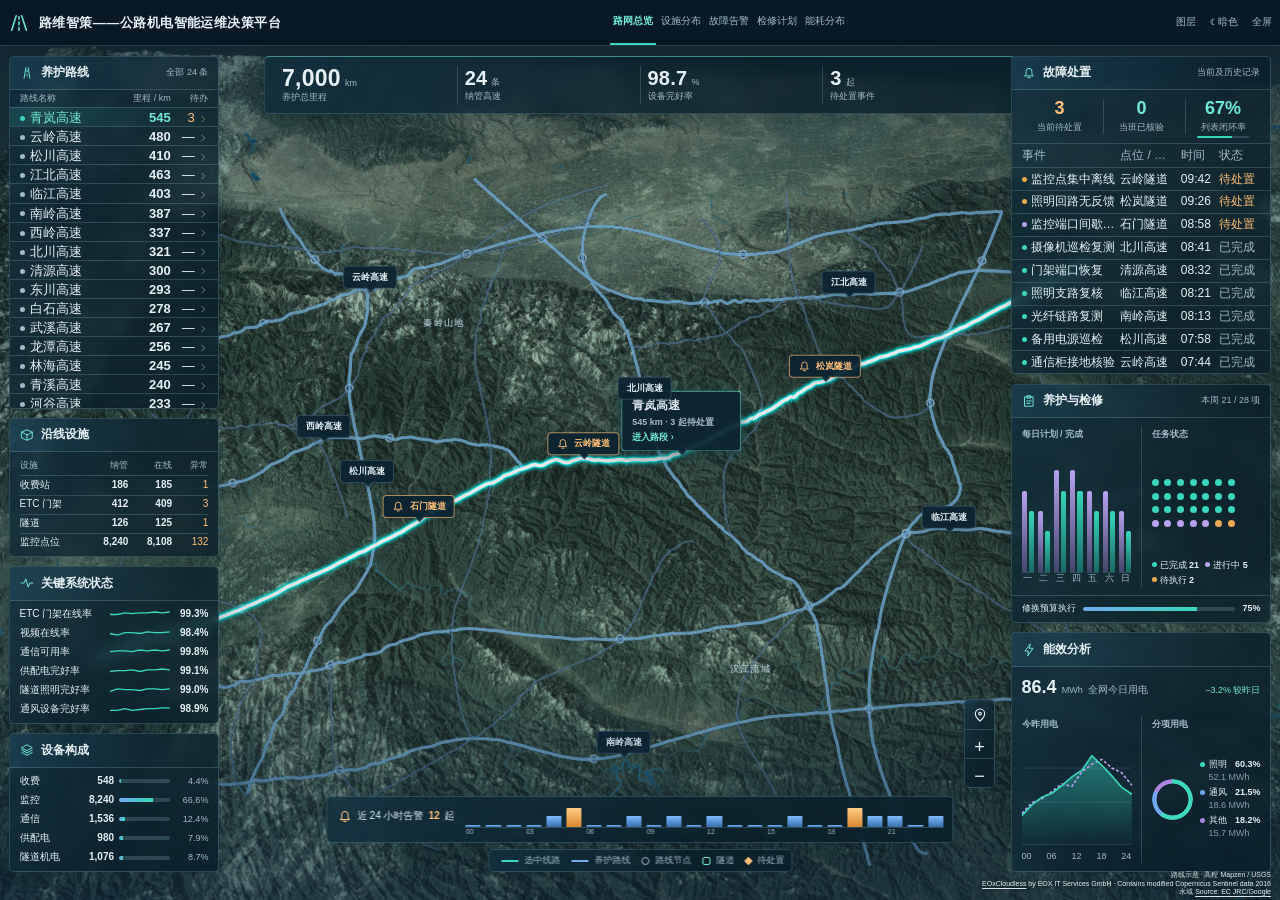
==== cockpit.html @ f70af86b "更新机电运维平台及数字孪生场景" ====
<!doctype html>
<html lang="zh-CN">
<head>
  <meta charset="utf-8">
  <meta name="viewport" content="width=device-width, initial-scale=1">
  <meta name="color-scheme" content="light dark">
  <title>路维智策——公路机电智能运维决策平台 · 三维驾驶舱</title>
  <link rel="icon" href="data:,">
  <link rel="stylesheet" href="demo/style.css">
  <link rel="stylesheet" href="demo/cockpit.css">
  <script>window.CESIUM_BASE_URL = new URL('vendor/cesium/', document.baseURI).href;</script>
  <script type="importmap">
    {"imports":{"three":"./vendor/three/build/three.module.js","three/addons/":"./vendor/three/examples/jsm/"}}
  </script>
</head>
<body class="cockpit-host">
  <div id="spatial">
    <div id="scene-canvas" aria-label="可旋转和缩放的三维路网"></div><div id="scene-labels"></div>
    <div id="songlan-canvas" aria-label="可旋转和缩放的松岚桥隧三维场景" hidden></div>
    <div id="songlan-labels" hidden></div>
    <div id="songlan-loading" class="scene-message" role="status" hidden>正在加载松岚桥隧场景</div>
  </div>
  <div id="app"></div>
  <noscript>请启用 JavaScript 以打开三维原型。</noscript>
  <script src="vendor/cesium/Cesium.js"></script>
  <script src="demo/data.js"></script>
  <script src="demo/model.js"></script>
  <script src="demo/map.js"></script>
  <script src="demo/network.js"></script>
  <script src="demo/ui.js"></script>
  <script src="demo/overview.js"></script>
  <script src="demo/maintenance.js"></script>
  <script src="demo/diagnostics.js"></script>
  <script src="demo/energy.js"></script>
  <script src="demo/spatial.js"></script>
  <script src="demo/cockpit.js"></script>
  <script src="demo/app.js"></script>
</body>
</html>
---- demo/style.css ----
* {
  box-sizing: border-box;
}
:root {
  --ink: #172b3d;
  --muted: #536b7e;
  --line: #dce5ed;
  --green: #087367;
  --pale: #e7f5f1;
  --paper: #eef3f8;
  --rail: #0d1e31;
  --lime: #73e5c5;
  --radius: 15px;
  font-family: "Segoe UI", "Microsoft YaHei", "PingFang SC", sans-serif;
  color: var(--ink);
  background: var(--paper);
  font-size: 14px;
  --nav-width: 232px;
}
body {
  margin: 0;
}
button,
select,
input {
  font: inherit;
}
button {
  cursor: pointer;
  color: inherit;
}
button:disabled {
  cursor: default;
  opacity: 0.48;
}
button:focus-visible,
select:focus-visible,
input:focus-visible {
  outline: 3px solid #35a889;
  outline-offset: 3px;
}
button {
  transition: background 0.15s, color 0.15s, box-shadow 0.15s;
}
h1,
h2,
h3,
p {
  margin: 0;
}
.ico {
  flex: none;
  vertical-align: middle;
}
button .ico {
  pointer-events: none;
}
.sr {
  position: absolute;
  width: 1px;
  height: 1px;
  overflow: hidden;
  clip-path: inset(100%);
}
.rail {
  position: fixed;
  inset: 0 auto 0 0;
  width: var(--nav-width);
  display: flex;
  flex-direction: column;
  color: #e0ecf6;
  background: radial-gradient(ellipse at 0% 0%, #1d3c51 0%, transparent 40%),
    linear-gradient(165deg, #10263b, var(--rail) 58%);
  z-index: 20;
  padding: 25px 16px 18px;
  border-right: 1px solid #263d52;
}
.brand {
  display: flex;
  align-items: center;
  gap: 13px;
  padding: 4px 8px 24px;
  border-bottom: 1px solid #90afc52b;
}
.brand-icon {
  height: 43px;
  width: 43px;
  background: linear-gradient(145deg, #a9ffe8, #4bcfb0);
  border-radius: 12px;
  position: relative;
  display: grid;
  place-items: center;
  overflow: hidden;
  flex: none;
  color: #0b3240;
  box-shadow: 0 4px 14px #031a2b70, inset 0 1px #ffffff9c;
}
.brand strong {
  font-size: 24px;
  font-weight: 750;
  letter-spacing: 2px;
  line-height: 1;
}
.brand small {
  display: block;
  font-size: 10px;
  color: #b2c5d5;
  letter-spacing: 0.3px;
  margin-top: 6px;
}
.task-context { margin: 12px 0; color: var(--ink); font-weight: 600; }
.current-task td { background: var(--pale); }
.stops b small { display: block; font-weight: 400; }
.railgroup {
  font-size: 11px;
  color: #9eb4c9;
  letter-spacing: 1px;
  margin: 25px 11px 9px;
}
.rail nav {
  display: grid;
  gap: 6px;
}
.navbtn {
  display: flex;
  align-items: center;
  gap: 9px;
  border: 0;
  background: none;
  color: #bbcdde;
  text-align: left;
  padding: 10px 11px;
  border-radius: 9px;
  font-size: 14px;
  font-weight: 600;
}
.navbtn:hover {
  background: #ffffff10;
}
.navbtn.selected {
  background: linear-gradient(95deg, #1b4651, #192f45 94%);
  color: #f3fffd;
  font-weight: 650;
  box-shadow: inset 2px 0 #70e2c3, inset 0 0 0 1px #7fe3cc27;
}
.navbtn.selected .ico {
  color: var(--lime);
}
.nav-icon,
.page-icon,
.section-icon {
  display: grid;
  place-items: center;
  flex: none;
}
.nav-icon {
  width: 30px;
  height: 30px;
  color: #9ebbd1;
  border-radius: 7px;
  background: #9ebbd117;
}
.navbtn.selected .nav-icon {
  background: #70e2c32b;
}
.navbtn > .ico:last-child {
  margin-left: auto;
  opacity: 0;
}
.navbtn.selected > .ico:last-child {
  opacity: 1;
}
.pill i {
  width: 6px;
  height: 6px;
  border-radius: 50%;
  background: #8cc89e;
}
.main {
  margin-left: var(--nav-width);
  min-height: 100vh;
  min-width: 0;
}
.top {
  height: 60px;
  padding: 0 30px;
  border-bottom: 1px solid var(--line);
  background: #fbfdff;
  display: flex;
  align-items: center;
  justify-content: space-between;
  gap: 12px;
  position: sticky;
  top: 0;
  z-index: 10;
}
.crumb,
.date,
.loc,
.key {
  display: flex;
  align-items: center;
  gap: 10px;
}
.crumb {
  font-size: 12px;
  color: var(--muted);
}
.crumb strong {
  color: var(--ink);
  font-weight: 650;
}
.date {
  font: 12px Consolas, monospace;
  color: var(--muted);
  border-left: 1px solid var(--line);
  padding-left: 15px;
}
.body {
  max-width: 1680px;
  margin: auto;
  padding: 23px 30px 36px;
}
.pagehead {
  display: flex;
  justify-content: space-between;
  align-items: center;
  margin-bottom: 21px;
  gap: 14px;
}
.page-title {
  display: flex;
  align-items: center;
  gap: 13px;
  min-width: 0;
}
.page-icon {
  width: 53px;
  height: 53px;
  border: 1px solid #b7d9d6;
  border-radius: 13px;
  background: linear-gradient(145deg, #f5fffc, #ddf0ee);
  color: var(--green);
}
.overline,
.eyebrow,
.routecode {
  font-family: Consolas, "Microsoft YaHei", monospace;
  font-size: 10px;
  letter-spacing: 1.7px;
  font-weight: 700;
  color: #5f8070;
}
.overline {
  display: flex;
  align-items: center;
  gap: 8px;
}
.overline i {
  height: 2px;
  width: 20px;
  background: #599e72;
}
.pagehead h1 {
  font-size: clamp(28px, 2.35vw, 38px);
  letter-spacing: -0.035em;
  line-height: 1.3;
  margin: 2px 0 4px;
}
.pagehead p,
.support {
  font-size: 13px;
  color: var(--muted);
  line-height: 1.7;
}
.loc {
  font-size: 12px;
  color: #345569;
  gap: 7px;
  white-space: nowrap;
  background: #fff;
  border: 1px solid var(--line);
  border-radius: 8px;
  padding: 8px 11px;
}
.mobile-menu {
  display: none;
}
.pill {
  border-radius: 20px;
  padding: 4px 9px;
  display: inline-flex;
  align-items: center;
  gap: 6px;
  white-space: nowrap;
  font-size: 11px;
  font-weight: 550;
}
.pill.green {
  background: #e3f4ee;
  color: #17664d;
}
.pill.green i {
  background: #4a9b68;
}
.pill.orange {
  background: #fff0dc;
  color: #8b4c13;
}
.pill.orange i {
  background: #d99b4d;
}
.pill.neutral {
  background: #edf2f8;
  color: #445e74;
}
.pill.neutral i {
  background: #779187;
}
.stats {
  display: grid;
  grid-template-columns: repeat(4, minmax(0, 1fr));
  gap: 14px;
  margin: 0 0 19px;
  margin-bottom: 18px;
}
.stat,
.card,
.entry {
  background: #fff;
  border: 1px solid var(--line);
  border-radius: var(--radius);
  box-shadow: 0 1px 2px #27415d08, 0 4px 14px #27415d05;
}
.stat {
  padding: 14px 16px 16px;
  position: relative;
  overflow: hidden;
}
.statlabel {
  display: flex;
  align-items: center;
  justify-content: space-between;
  color: #425f76;
  font-size: 13px;
  font-weight: 600;
  gap: 7px;
}
.stat-icon,
.entryicon,
.siteid {
  display: grid;
  place-items: center;
  background: var(--pale);
  color: var(--green);
  border-radius: 9px;
}
.stat-icon {
  width: 33px;
  height: 33px;
}
.stat.amber .stat-icon {
  background: #fff0dc;
  color: #a55e20;
}
.stat.feature {
  color: #f0fbff;
  border-color: #27546a;
  background: radial-gradient(ellipse at 100% 100%, #21635f, transparent 60%),
    linear-gradient(125deg, #122c43, #123c4c);
}
.stat.feature .statlabel,
.stat.feature .statnote,
.stat.feature .statval small {
  color: #c3dce7;
}
.stat.feature .stat-icon {
  background: #8af3d835;
  color: #b9ffeb;
}
.stat.amber {
  border-color: #e3caa8;
  background: linear-gradient(145deg, #fffaf2, #fff 75%);
}
.statval,
.bigread b,
.inmetrics b {
  font-family: Inter, "Segoe UI", Arial, "Microsoft YaHei", sans-serif;
  font-variant-numeric: tabular-nums;
}
.statval {
  font-size: clamp(28px, 2.6vw, 40px);
  font-weight: 700;
  letter-spacing: -1.5px;
  line-height: 1.13;
  margin: 1px 0 5px;
}
.statval small,
.bigread em,
.inmetrics em {
  font-family: "Microsoft YaHei", sans-serif;
  font-weight: 450;
  letter-spacing: 0;
  color: var(--muted);
  font-size: 12px;
  margin-left: 6px;
  font-style: normal;
}
.statnote,
.footnote,
.evbottom,
.sitebar small,
.entry small,
.sectionhead > small {
  font-size: 12px;
  color: var(--muted);
}
.statnote {
  font-size: 11px;
}
.sectionhead {
  display: flex;
  align-items: center;
  justify-content: space-between;
  gap: 10px;
}
.sectionhead h2,
.workareas h2 {
  font-size: 17px;
  line-height: 1.45;
  font-weight: 700;
  letter-spacing: -0.01em;
  display: flex;
  align-items: center;
  gap: 9px;
}
.section-icon {
  width: 31px;
  height: 31px;
  border-radius: 8px;
  background: #edf5f9;
  color: #256475;
}
.overviewgrid {
  display: grid;
  grid-template-columns: minmax(0, 2fr) minmax(260px, 1fr);
  gap: 15px;
}
.mapcard,
.events {
  overflow: hidden;
  min-width: 0;
}
.mapcard > .sectionhead,
.events > .sectionhead {
  padding: 13px 16px;
}
.key {
  gap: 5px;
  font-size: 11px;
  color: var(--muted);
}
.maparea {
  height: clamp(268px, 23.8vw, 374px);
  position: relative;
  background: #122a3b;
  isolation: isolate;
  overflow: hidden;
  margin: 0 10px;
  border-radius: 10px;
}
.maparea canvas {
  width: 100%;
  height: 100%;
  display: block;
}
.mapname,
.compass,
.maplegend {
  position: absolute;
  pointer-events: none;
}
.mapname {
  left: 16px;
  top: 16px;
  color: #edf3ea;
  display: flex;
  align-items: center;
  gap: 7px;
  font-size: 12px;
  text-shadow: 0 1px 5px #122;
}
.mapname em {
  font: 700 10px Consolas, monospace;
  letter-spacing: 1px;
  background: #173747;
  border: 1px solid #a5b995;
  border-radius: 3px;
  color: #b2f3dd;
  padding: 3px 5px;
  border-color: #64b7ac;
}
.compass {
  right: 18px;
  top: 16px;
  display: grid;
  place-items: center;
  color: #ecf3ec;
  font-size: 20px;
  line-height: 16px;
}
.compass b {
  font: 10px Consolas, monospace;
}
.maplegend {
  bottom: 12px;
  left: 16px;
  display: flex;
  align-items: center;
  gap: 7px;
  background: #11283ae8;
  padding: 6px 8px;
  color: #dde8de;
  font-size: 10px;
  border-radius: 6px;
  border: 1px solid #adcad34f;
}
.maplegend span {
  width: 17px;
  height: 2px;
  background: #8ae8d4;
}
.maplegend b {
  width: 6px;
  height: 6px;
  background: #a3e3d5;
  border-radius: 50%;
  margin-left: 6px;
}
.map-pin,
.basepin {
  position: absolute;
  transform: translate(-50%, -50%);
  width: 23px;
  height: 23px;
  display: grid;
  place-items: center;
  color: white;
  background: transparent;
  border: 0;
  padding: 0;
}
.map-pin i {
  width: 13px;
  height: 13px;
  background: #bdf6e5;
  border: 3px solid #2a6867;
  border-radius: 50%;
  box-shadow: 0 0 0 2px #99efdc;
}
.map-pin.active i {
  width: 16px;
  height: 16px;
  background: #e9bd72;
  border-color: #553e23;
  box-shadow: 0 0 0 2px #fbe1a8, 0 0 0 8px #efbd6b33;
}
.map-pin b,
.basepin b {
  position: absolute;
  bottom: calc(100% + 3px);
  white-space: nowrap;
  font-size: 11px;
  color: #f5f7ef;
  background: #193041ed;
  padding: 4px 7px;
  border: 1px solid #86958888;
  border-radius: 6px;
  font-weight: 550;
  border-color: #a1c8cc70;
}
.map-pin.active b {
  background: #4a3f2c;
  color: #ffe7b1;
  border-color: #dcb174;
}
.basepin i {
  height: 10px;
  width: 10px;
  background: #e5ecdd;
  border: 2px solid #465b50;
  outline: 1px solid #dae5d3;
  transform: rotate(45deg);
}
.basepin b {
  font-size: 10px;
}
.sitebar {
  display: flex;
  align-items: center;
  gap: 11px;
  padding: 12px 15px;
  flex-wrap: wrap;
}
.siteid {
  width: 34px;
  height: 34px;
}
.sitebar strong,
.entry strong {
  font-size: 14px;
}
.sitebar small,
.entry small,
.tablewrap td small {
  display: block;
  margin-top: 4px;
  font-size: 11px;
}
.textbtn {
  margin-left: auto;
  background: none;
  border: 0;
  color: var(--green);
  font-size: 12px;
  display: flex;
  align-items: center;
  gap: 4px;
  border-radius: 7px;
  padding: 7px 9px;
  font-weight: 600;
}
.textbtn:hover {
  background: var(--pale);
}
.counter {
  background: #ecf3f8;
  border: 1px solid #dae6ee;
  padding: 3px 9px;
  border-radius: 16px;
  color: #3d5e74;
  font-size: 11px;
  font-weight: 700;
}
.events {
  display: flex;
  flex-direction: column;
}
.eventlist {
  display: flex;
  flex-direction: column;
  flex: 1;
  gap: 8px;
  padding: 0 10px 10px;
}
.eventcard {
  flex: 1;
  text-align: left;
  padding: 11px 12px 12px 14px;
  background: #f7fafc;
  border: 1px solid #e3ebf1;
  border-top: 1px solid var(--line);
  border-radius: 9px;
  position: relative;
  display: flex;
  flex-direction: column;
  justify-content: center;
}
.eventcard.priority {
  border-left: 3px solid #d29a50;
}
.eventcard.cleared {
  border-left: 3px solid #58a78f;
}
.eventcard:hover,
.entry:hover {
  background: #ecf8f5;
  border-color: #b1dcd3;
}
.evtop,
.evbottom {
  display: flex;
  align-items: center;
  justify-content: space-between;
  gap: 8px;
  width: 100%;
}
.evtop time {
  font: 11px Consolas, monospace;
  letter-spacing: 0.3px;
  color: #536b7e;
}
.eventcard h3 {
  font-size: 15px;
  margin: 8px 0 6px;
  line-height: 1.35;
}
.evbottom .ico {
  color: var(--green);
}
.workareas {
  margin-top: 18px;
}
.workareas > .sectionhead {
  margin: 0 0 10px;
}
.entrygrid {
  display: grid;
  grid-template-columns: repeat(3, minmax(0, 1fr));
  gap: 13px;
}
.entry {
  display: flex;
  align-items: center;
  text-align: left;
  gap: 12px;
  padding: 14px 15px;
}
.entryicon {
  width: 39px;
  height: 39px;
  flex: none;
}
.entry > .ico:last-child {
  margin-left: auto;
  color: #477084;
}
.entry small {
  line-height: 1.5;
}
.panel {
  padding: 19px;
  margin-bottom: 16px;
  min-width: 0;
  overflow-wrap: anywhere;
}
.panel > .sectionhead {
  margin-bottom: 15px;
}
.seg {
  display: inline-flex;
  border: 1px solid #dce6ef;
  background: #edf3f8;
  border-radius: 9px;
  padding: 3px;
  gap: 2px;
  max-width: 100%;
  flex-wrap: wrap;
}
.seg button {
  border: 0;
  background: none;
  padding: 7px 11px;
  color: #465f74;
  font-size: 12px;
  border-radius: 6px;
  white-space: nowrap;
  min-height: 33px;
}
.seg button.on {
  color: #086455;
  font-weight: 650;
  background: white;
  box-shadow: 0 1px 3px #1f486326, inset 0 0 0 1px #c8e1db;
}
.pagetabs {
  margin-bottom: 15px;
}
.controls,
.closefoot,
.caseselect {
  display: flex;
  align-items: center;
  gap: 16px;
  justify-content: space-between;
  flex-wrap: wrap;
}
.controls {
  margin: 8px 0 16px;
  color: #62776b;
  font-size: 13px;
}
.selectlabel {
  display: flex;
  align-items: center;
  gap: 12px;
  font-size: 12px;
  color: var(--muted);
  min-width: 0;
}
.selectlabel select {
  border: 1px solid #c9d8e4;
  border-radius: 8px;
  padding: 8px 28px 8px 9px;
  background: #fff;
  color: var(--ink);
  max-width: 100%;
  cursor: pointer;
  min-width: 0;
}
.inmetrics,
.checkgrid {
  display: grid;
  gap: 0;
  background: #f4f8fb;
  border: 1px solid var(--line);
  border-radius: 10px;
  padding: 14px;
}
.inmetrics {
  grid-template-columns: repeat(4, 1fr);
}
.inmetrics > div {
  padding: 0 15px;
  border-right: 1px solid #dce5dd;
  border-color: var(--line);
}
.inmetrics > div:last-child {
  border: 0;
}
.inmetrics small,
.bigread span,
.smalltitle {
  display: block;
  font-size: 12px;
  color: var(--muted);
  margin-bottom: 5px;
}
.inmetrics b {
  font-size: 24px;
}
.teal {
  color: var(--green);
}
.ochre {
  color: #9c692e;
}
.routewrap {
  margin: 16px 0;
}
.routeline {
  display: flex;
  align-items: center;
  gap: 15px;
  padding: 13px 0;
  border-bottom: 1px solid var(--line);
  font-size: 12px;
}
.routeline > span:last-child {
  margin-left: auto;
  font: 14px Consolas, monospace;
}
.routecode {
  color: #688273;
  letter-spacing: 0.4px;
}
.stops {
  display: flex;
  align-items: center;
  gap: 9px;
  flex-wrap: wrap;
}
.stops b,
.stops strong {
  background: var(--pale);
  padding: 4px 8px;
  border-radius: 5px;
}
.stops b {
  font-weight: 450;
  background: #f2f4f0;
  color: #63766a;
}
.stops i {
  font-style: normal;
  color: #85a28b;
}
.callout {
  display: flex;
  align-items: flex-start;
  gap: 8px;
  background: #eaf5f3;
  padding: 11px 13px;
  border-radius: 9px;
  color: #385c60;
  font-size: 12px;
  line-height: 1.6;
  border-left: 3px solid #6abbad;
}
.callout .ico {
  margin-top: 2px;
}
.tablewrap {
  overflow-x: auto;
  border: 1px solid var(--line);
  border-radius: 9px;
}
table {
  border-collapse: collapse;
  width: 100%;
  font-size: 13px;
}
th,
td {
  text-align: left;
  padding: 12px 11px;
  white-space: nowrap;
  border-bottom: 1px solid var(--line);
}
th {
  background: #edf3f8;
  color: #455f73;
  font-size: 12px;
  font-weight: 600;
}
.tablewrap tbody tr:last-child td {
  border-bottom: 0;
}
.tablewrap tbody tr:hover {
  background: #f4f9fc;
}
td small {
  color: var(--muted);
  font-family: Consolas, monospace;
}
.footnote {
  line-height: 1.65;
  margin: 12px 0 0;
  font-size: 11px;
}
.twocol,
.energygrid {
  display: grid;
  grid-template-columns: minmax(0, 1fr) minmax(0, 1fr);
  gap: 16px;
}
.twocol.inside {
  margin-top: 20px;
}
.inside h3,
.evidencebox h3 {
  font-size: 15px;
}
.kv {
  display: flex;
  gap: 12px;
  justify-content: space-between;
  align-items: baseline;
  padding: 11px 0;
  border-bottom: 1px solid var(--line);
  font-size: 13px;
}
.kv span {
  color: var(--muted);
}
.kv strong {
  font-weight: 600;
}
.bigread {
  margin: 22px 0 10px;
}
.bigread b {
  font-size: 32px;
}
.caseselect {
  padding: 14px 20px;
  margin-bottom: 16px;
}
.caseselect > div {
  display: flex;
  align-items: center;
  gap: 10px;
}
.caseselect .ico {
  color: #64896c;
}
.eyebrow {
  font-size: 10px;
  letter-spacing: 1px;
  margin-bottom: 5px;
}
.steps {
  display: grid;
  grid-template-columns: repeat(3, 1fr);
  border: 1px solid var(--line);
  border-radius: 10px;
  overflow: visible;
  gap: 3px;
  padding: 3px;
  background: #edf3f8;
}
.step {
  padding: 10px 8px;
  color: #456074;
  border: 0;
  border-right: 0;
  background: none;
  font-size: 13px;
  display: flex;
  align-items: center;
  justify-content: center;
  gap: 8px;
  border-radius: 7px;
}
.step:last-child {
  border: 0;
}
.step span {
  font: 11px Consolas, monospace;
  display: grid;
  place-items: center;
  width: 19px;
  height: 19px;
  border: 1px solid #b9cabc;
  border-radius: 50%;
}
.step.current {
  background: #e3f5ee;
  color: #086052;
  font-weight: 650;
  box-shadow: inset 0 0 0 1px #b8dcd1;
}
.step.current span {
  background: #087367;
  border-color: #087367;
  color: white;
}
.topology {
  display: flex;
  align-items: center;
  margin: 17px 0 20px;
}
.toponode {
  flex: 1;
  min-width: 0;
  border: 1px solid #dbe6ee;
  background: #f5f9fc;
  border-radius: 10px;
  display: flex;
  flex-direction: column;
  align-items: center;
  text-align: center;
  gap: 6px;
  padding: 12px 5px;
  color: #35546b;
}
.toponode strong {
  font-size: 12px;
}
.toponode small {
  font-size: 10px;
  color: var(--muted);
}
.toponode.rootnode {
  background: #fff3e2;
  border-color: #e0ad6c;
  color: #844a18;
  box-shadow: 0 0 0 2px #e0ad6c26;
}
.wire {
  color: #8eab98;
  font-size: 15px;
  padding: 0 3px;
}
.evidencebox {
  padding: 16px;
  border-radius: 11px;
  background: #eef5fa;
  border: 1px solid #dce7ef;
}
.evidencebox p {
  line-height: 1.7;
  color: #546a5a;
  font-size: 13px;
  margin: 10px 0;
}
.evidence {
  font-size: 12px;
  color: #3a6047;
  display: flex;
  gap: 7px;
  align-items: center;
  margin-top: 6px;
}
.primary,
.btn {
  border: 1px solid #c9dbe6;
  border-radius: 8px;
  padding: 8px 12px;
  background: #fff;
  color: #286056;
  font-size: 12px;
  display: inline-flex;
  align-items: center;
  gap: 7px;
}
.primary {
  background: #087367;
  color: #fff;
  border-color: #087367;
}
.primary:hover:not(:disabled) {
  background: #075c53;
}
.btn:hover {
  background: #eaf5f3;
}
.support {
  margin-bottom: 11px;
}
.checkgrid {
  grid-template-columns: repeat(3, minmax(0, 1fr));
  gap: 16px;
}
.checkgrid .kv {
  border: 0;
  flex-direction: column;
  gap: 5px;
  padding: 0;
}
.closefoot {
  margin-top: 15px;
  font-size: 13px;
}
.filtergrid {
  display: grid;
  grid-template-columns: repeat(4, minmax(0, 1fr));
  gap: 14px;
}
.filtergrid .selectlabel {
  align-items: flex-start;
  flex-direction: column;
  gap: 5px;
}
.filtergrid select {
  width: 100%;
}
.filtergrid strong {
  font-size: 12px;
  color: var(--ink);
  padding: 8px 0;
}
.energygrid {
  grid-template-columns: minmax(0, 1.55fr) minmax(240px, 1fr);
}
.chartlegend {
  margin: 15px 0 4px;
  display: flex;
  align-items: center;
  gap: 8px;
  font-size: 11px;
  color: var(--muted);
}
.chartlegend i {
  width: 17px;
  border-top: 2px dashed #73869b;
}
.chartlegend i:nth-child(2) {
  border-top: 2px solid #198565;
  margin-left: 8px;
  border-top-color: #087367;
}
#energyChart {
  width: 100%;
  height: clamp(165px, 18vw, 235px);
  display: block;
  margin: 6px 0 12px;
}
@media (min-width: 1650px) {
  .body {
    padding: 34px 48px;
  }
  .top {
    padding: 0 48px;
  }
  .stats {
    gap: 18px;
  }
  .stat {
    padding: 19px 22px;
  }
  .maparea {
    height: 380px;
  }
}
@media (max-width: 1150px) {
  .rail {
    width: 180px;
    padding: 23px 12px;
  }
  .main {
    margin-left: 180px;
  }
  .body {
    padding: 20px;
  }
  .top {
    padding: 0 20px;
  }
  .entry {
    padding: 13px 10px;
    gap: 8px;
  }
  .entryicon {
    width: 32px;
    height: 32px;
  }
  .entrygrid,
  .stats {
    gap: 9px;
  }
  .overviewgrid {
    grid-template-columns: minmax(0, 1.6fr) minmax(210px, 1fr);
  }
  .stat {
    padding: 11px 12px;
  }
  .panel {
    padding: 16px;
  }
  .entry small {
    font-size: 10px;
  }
}
@media (max-width: 900px) {
  .rail {
    width: 145px;
    padding: 19px 9px;
  }
  .main {
    margin-left: 145px;
  }
  .brand {
    padding: 3px 5px 20px;
    gap: 8px;
  }
  .brand strong {
    font-size: 20px;
  }
  .brand small {
    font-size: 9px;
    letter-spacing: 0.4px;
  }
  .navbtn {
    padding: 11px;
    gap: 8px;
  }
  .body {
    padding: 16px;
  }
  .overviewgrid {
    grid-template-columns: minmax(0, 1.5fr) minmax(185px, 1fr);
    gap: 10px;
  }
  .events > .sectionhead,
  .mapcard > .sectionhead,
  .eventcard {
    padding: 12px;
  }
  .loc {
    display: none;
  }
  .entry > .ico:last-child {
    display: none;
  }
  .twocol.inside,
  .energygrid {
    grid-template-columns: 1fr;
  }
  .maparea {
    height: 245px;
  }
}
@media (min-width: 701px) and (max-width: 1150px) {
  .brand {
    display: grid;
    grid-template-columns: auto 1fr;
    gap: 6px;
  }
  .brand > div {
    display: contents;
  }
  .brand-icon {
    width: 28px;
    height: 28px;
    border-radius: 7px;
  }
  .brand strong {
    font-size: 20px;
    letter-spacing: 0.5px;
  }
  .brand small {
    grid-column: 1 / -1;
    margin-top: 0;
  }
}
@media (max-width: 700px) {
  .rail {
    display: none;
  }
  .rail.open {
    display: flex;
    width: 195px;
    top: 54px;
  }
  .main {
    margin-left: 0;
  }
  .top {
    height: 54px;
    padding: 0 14px;
  }
  .mobile-menu {
    display: inline-flex;
    border: 0;
    background: transparent;
    padding: 3px;
  }
  .date {
    padding-left: 7px;
    font-size: 10px;
  }
  .date .ico {
    display: none;
  }
  .crumb {
    gap: 6px;
  }
  .body {
    padding: 16px 12px;
  }
  .pagehead {
    margin-bottom: 13px;
  }
  .pagehead h1 {
    font-size: 28px;
  }
  .overline {
    font-size: 9px;
  }
  .pagehead p {
    font-size: 12px;
  }
  .stats {
    grid-template-columns: repeat(2, 1fr);
    gap: 8px;
    margin-bottom: 12px;
  }
  .statval {
    font-size: 26px;
  }
  .overviewgrid,
  .twocol,
  .energygrid {
    grid-template-columns: 1fr;
  }
  .maparea {
    height: 265px;
  }
  .entrygrid {
    grid-template-columns: 1fr;
  }
  .entry {
    padding: 12px;
  }
  .entry > .ico:last-child {
    display: block;
  }
  .eventcard {
    padding: 12px 15px;
  }
  .eventcard h3 {
    margin: 4px 0;
  }
  .inmetrics {
    grid-template-columns: 1fr 1fr;
    gap: 13px;
  }
  .inmetrics > div {
    padding: 0 6px;
    border: 0;
  }
  .inmetrics b {
    font-size: 21px;
  }
  .stops {
    gap: 4px;
  }
  .routeline {
    gap: 5px;
  }
  .controls {
    gap: 9px;
  }
  .filtergrid {
    grid-template-columns: 1fr 1fr;
  }
  .checkgrid {
    grid-template-columns: 1fr;
    gap: 8px;
  }
  .checkgrid .kv {
    flex-direction: row;
  }
  .panel {
    padding: 13px;
  }
  .caseselect {
    padding: 12px;
  }
  .caseselect .selectlabel {
    flex-wrap: wrap;
  }
  .twocol {
    gap: 0;
  }
  .twocol.inside {
    gap: 14px;
  }
  .step {
    font-size: 11px;
  }
  .seg button {
    padding: 7px;
  }
  .sitebar {
    padding: 10px;
  }
  .entry small {
    font-size: 11px;
  }
  .routecode {
    font-size: 9px;
    flex: none;
  }
  .routeline {
    display: grid;
    grid-template-columns: 1fr auto;
  }
  .routeline .stops {
    grid-column: 1 / -1;
    grid-row: 2;
    flex-wrap: wrap;
  }
  .routeline > span:last-child {
    grid-column: 2;
    grid-row: 1;
    white-space: nowrap;
  }
}
@media (prefers-reduced-motion: reduce) {
  * {
    transition: none !important;
  }
}

.siteactions {
  margin-left: auto;
  display: flex;
  align-items: center;
  gap: 12px;
}
.assetlines {
  display: grid;
  grid-template-columns: repeat(4, 1fr);
  gap: 8px;
  padding: 12px 18px;
  border-top: 1px solid var(--line);
  background: #f5fafc;
}
.assetlines span,
.timerecord time,
.routeline small {
  display: block;
  font-size: 10px;
  color: #64786b;
}
.assetlines strong {
  display: block;
  margin-top: 5px;
  font-size: 13px;
}
.routeline small {
  font-weight: 450;
  letter-spacing: 0;
  margin-top: 3px;
}
.timerecord {
  display: grid;
  grid-template-columns: repeat(3, 1fr);
  gap: 12px;
  margin-top: 18px;
  padding-top: 12px;
  border-top: 1px solid var(--line);
}
.timerecord > div {
  padding-left: 9px;
  border-left: 2px solid #bfd9e4;
}
.timerecord time {
  color: #48785c;
  font: 12px Consolas, monospace;
  margin-bottom: 5px;
}
.timerecord strong {
  font-size: 12px;
  font-weight: 550;
}
.overline {
  letter-spacing: 0.7px;
}
@media (max-width: 500px) {
  .siteactions {
    gap: 6px;
  }
  .siteactions .textbtn {
    font-size: 11px;
  }
  .timerecord {
    gap: 5px;
  }
  .timerecord strong {
    font-size: 11px;
  }
}

.loads {
  display: flex;
  flex-wrap: wrap;
  gap: 10px;
  margin: 8px 0 12px;
}
.loads > div {
  border-left: 2px solid #b3ccb7;
  padding-left: 8px;
  flex: 1;
  min-width: 115px;
}
.loads strong,
.loads span {
  display: block;
  font-size: 11px;
}
.loads span {
  color: var(--muted);
  margin-top: 3px;
}
@media (min-width: 701px) and (max-width: 900px) {
  .nav-icon {
    width: 23px;
    height: 26px;
  }
  .navbtn > .ico:last-child {
    display: none;
  }
}
@media (max-width: 700px) {
  .page-icon {
    width: 42px;
    height: 42px;
    border-radius: 10px;
  }
  .page-title {
    gap: 9px;
  }
  .crumb-root,
  .crumb > .ico {
    display: none;
  }
  .mobile-menu {
    align-items: center;
    justify-content: center;
    width: 36px;
    height: 36px;
    color: var(--green);
    background: var(--pale);
    border-radius: 8px;
  }
  .rail.open {
    box-shadow: 10px 0 28px #0d1e3140;
    overflow-y: auto;
  }
  .siteactions {
    flex-wrap: wrap;
  }
  .maparea {
    margin-inline: 7px;
  }
  .eventlist {
    padding-inline: 7px;
  }
}
---- demo/cockpit.css ----
.cockpit-host {
  --geo-ink:#e6f1f6;
  --geo-muted:#a1bbc7;
  --geo-head:rgba(8,25,37,.94);
  --geo-glass:rgba(8,29,40,.74);
  --geo-glass-strong:rgba(12,36,49,.94);
  --geo-rule:rgba(167,212,232,.20);
  --geo-hover:rgba(69,225,200,.13);
  --geo-teal:#71e9d5;
  --geo-teal-strong:#39d6bc;
  --geo-orange:#ffc077;
  --geo-plan:#b9a2f0;
  --geo-blue:#72abef;
  --left-width:clamp(212px,16.3vw,375px);
  --right-width:clamp(254px,18.2vw,416px);
  --edge:clamp(9px,.66vw,18px);
  --head-height:clamp(46px,5.15vh,66px);
  --rail-gap:clamp(6px,1.03vh,15px);
  --rail-bottom:clamp(15px,3.1vh,42px);
  --panel-pad:clamp(8px,.75vw,17px);
  --body-size:clamp(10px,.32vw + .52vh,15px);
  --micro-size:clamp(9px,.27vw + .45vh,13px);
  --row-height:clamp(17px,2.12vh,30px);
  --section-size:clamp(12px,.42vw + .53vh,18px);
  --accent-wash:rgba(83,183,238,.09);
  font-variant-numeric:tabular-nums;
}

.cockpit-host[data-theme="light"] {
  --geo-ink:#182e3f;
  --geo-muted:#435d6b;
  --geo-head:rgba(238,246,250,.93);
  --geo-glass:rgba(228,240,246,.78);
  --geo-glass-strong:rgba(241,249,251,.96);
  --geo-rule:rgba(39,81,105,.22);
  --geo-hover:rgba(14,135,124,.17);
  --geo-teal:#006f69;
  --geo-teal-strong:#2bb5a3;
  --geo-orange:#8a4609;
  --geo-plan:#8260c5;
  --geo-blue:#437dca;
  --accent-wash:rgba(245,252,255,.40);
}

.cockpit-host[data-shell="cockpit"] {overflow:hidden; background:#223537;min-height:100vh;}
#spatial, #scene-canvas, #scene-labels, #songlan-canvas, #songlan-labels, #scene-canvas .cesium-viewer,
#scene-canvas .cesium-viewer-cesiumWidgetContainer, #scene-canvas .cesium-widget,
#scene-canvas canvas, #songlan-canvas canvas {position:absolute;inset:0;width:100%;height:100%;}
#spatial {position:fixed; overflow:hidden; background:#233b3b;}
#spatial[hidden], #spatial > [hidden], .map-label[hidden] {display:none;}
:is(#scene-canvas,#songlan-canvas) canvas {display:block; cursor:grab; touch-action:none;}
:is(#scene-canvas,#songlan-canvas) canvas:active {cursor:grabbing;}
#scene-canvas .cesium-viewer-bottom, #scene-canvas .cesium-viewer-toolbar {display:none;}
[data-theme="dark"] #scene-canvas canvas {filter:brightness(.91) saturate(.94);}
[data-theme="light"] #scene-canvas canvas {filter:brightness(1.34) saturate(.77);}
#scene-labels,#songlan-labels {pointer-events:none; z-index:1;}
.map-label {
  position:absolute; top:0; left:0; max-width:max-content; min-width:max-content;
  padding:4px 8px; white-space:nowrap; font-size:var(--micro-size); font-weight:650;
  border:1px solid var(--geo-rule); border-radius:4px;
  color:var(--geo-ink); background:var(--geo-glass-strong);
  box-shadow:0 2px 9px #091d2635;
}
.map-label::after {
  content:'';position:absolute;bottom:-4px;left:calc(50% - 2px);
  width:5px;height:5px;transform:rotate(45deg);background:var(--geo-glass-strong);
  border-bottom:1px solid var(--geo-rule);border-right:1px solid var(--geo-rule);
}
button.map-label {pointer-events:auto;}
button.map-label:hover, .map-label.primary-mark {
  color:var(--geo-teal);border-color:var(--geo-teal); background:var(--geo-glass-strong);
}
.map-label.alert-mark {color:var(--geo-orange);border-color:var(--geo-orange);}
.map-label.equipment-mark,.map-label.facility-mark {font-weight:540;}
.map-label.equipment-mark {--label-x:-41px;--label-y:-13px;}
.map-label.equipment-mark::after {
  bottom:-15px;left:auto;right:-36px;width:37px;height:15px;transform:none;
  border:0;border-bottom:1px solid var(--geo-teal);background:none;
}
.map-label.facility-mark,.map-label.alert-pin {
  display:flex;align-items:center;gap:5px; transform-origin:center bottom;
}
.map-label svg {width:13px;height:13px;color:var(--geo-teal);}
.map-label.alert-pin svg {color:var(--geo-orange);}
.map-label.alert-pin {border-color:color-mix(in srgb,var(--geo-orange) 65%,transparent);color:var(--geo-orange);}
.map-label.route-callout {
  display:grid;gap:2px;text-align:left;min-width:120px;padding:6px 10px;
  border-color:color-mix(in srgb,var(--geo-teal) 66%,transparent);
  border-top-color:var(--geo-teal);box-shadow:0 4px 16px #031b2788,0 0 16px #5aeac131;
}
.map-label.route-callout strong {font-size:var(--section-size);font-weight:720;color:var(--geo-ink);}
.map-label.route-callout small {font-size:var(--micro-size);color:var(--geo-muted);}
.map-label.route-callout em {font-style:normal;color:var(--geo-teal);}
.map-label.mark-context {border:0;background:none;box-shadow:none;color:#b8cfd4;text-shadow:0 1px 3px #10242f;letter-spacing:.15em;opacity:.77;}
.map-label.mark-context::after {display:none;}
.scene-message {position:absolute;top:45%;left:50%;transform:translateX(-50%);padding:12px;color:#fff;background:#142b31;border-radius:6px;}
.pilot-tag {
  display:flex;align-items:center;gap:6px;
  padding:4px 9px;box-shadow:0 2px 8px #061d276b;
}
.pilot-tag.warning {border-color:#d5a364;color:var(--geo-orange);}
.pilot-tag i {width:5px;height:5px;border-radius:50%;background:currentColor;}
.pilot-tag:not(.warning) i {color:var(--geo-teal);}
.pilot-tag::after {background:var(--geo-glass-strong);}

.cockpit-view {
  color:var(--geo-ink); position:fixed; inset:0; z-index:2; pointer-events:none;
  font-family:"Segoe UI","Microsoft YaHei",sans-serif;
  font-size:var(--body-size); line-height:1.45;
}
.cockpit-view::before {
  content:'';position:absolute;inset:0;pointer-events:none;
  background:radial-gradient(ellipse at 51% 47%,transparent 40%,#061d364e 100%),
             linear-gradient(180deg,#081e3466 0%,transparent 22%,transparent 73%,#061f3b50);
}
[data-theme="light"] .cockpit-view::before {opacity:.50;}
.cockpit-view svg {flex-shrink:0;}
.cockpit-view small {font-size:var(--micro-size);color:var(--geo-muted);}
.cockpit-view button:focus-visible, .route-scroll:focus-visible, .map-label:focus-visible {outline:2px solid var(--geo-teal);outline-offset:1px;}
.cockpit-view button {user-select:none;}
.cockpit-head {
  position:absolute;inset:0 0 auto;height:var(--head-height);display:flex;align-items:center;justify-content:space-between;
  gap:12px;padding:0 15px; background:var(--geo-head); border-bottom:1px solid var(--geo-rule); pointer-events:auto;
  box-shadow:0 2px 15px #04161938; backdrop-filter:blur(12px);
}
.cockpit-brand, .cockpit-head nav, .cockpit-utilities {display:flex;align-items:center;white-space:nowrap;}
.cockpit-brand {gap:9px;}
.cockpit-brand > svg {color:var(--geo-teal);}
.cockpit-brand h1 {font-size:clamp(14px,1.02vw,22px);letter-spacing:.035em;line-height:1;margin:0;font-weight:720;}
.cockpit-slash {color:var(--geo-muted);}
.cockpit-head nav {height:100%;gap:clamp(4px,1.22vw,23px);}
.cockpit-head button {
  display:inline-flex;align-items:center;gap:5px;background:none;border:0;padding:0;
  color:var(--geo-muted); font-size:var(--body-size);
}
.cockpit-head nav button {height:100%;padding:0 5px;border-bottom:2px solid transparent;}
.cockpit-head nav button[aria-current="page"] {
  color:var(--geo-teal);border-color:var(--geo-teal-strong);font-weight:650;
}
.cockpit-head button:hover:not(:disabled) {color:var(--geo-teal);}
.cockpit-head button:disabled {opacity:.4;cursor:default;}
.cockpit-utilities {gap:clamp(8px,1.1vw,18px);}
.cockpit-utilities > span {color:var(--geo-muted);border-left:1px solid var(--geo-rule);padding-left:10px;}

.cockpit-rail {
  position:absolute;top:calc(var(--head-height) + var(--rail-gap));max-height:calc(100% - var(--head-height) - var(--rail-bottom) - var(--rail-gap));
  display:grid;gap:var(--rail-gap);overflow:auto;pointer-events:auto;
  scrollbar-width:thin;scrollbar-color:var(--geo-rule) transparent;
}
.cockpit-left {left:var(--edge);width:var(--left-width);}
.cockpit-right {right:var(--edge);width:var(--right-width);}
.cockpit-panel, .cockpit-kpis, .cockpit-mapfoot > div, .cockpit-map-tools {
  background:linear-gradient(115deg,var(--accent-wash),transparent 66%),var(--geo-glass);
  border:1px solid var(--geo-rule);border-radius:5px;
  box-shadow:0 6px 19px #102a2b26;backdrop-filter:blur(7px);
}
.cockpit-panel {min-width:0;overflow:hidden;}
.cockpit-panel-title {
  display:flex;align-items:center;justify-content:space-between;gap:8px;
  padding:clamp(5px,.84vh,11px) var(--panel-pad);
  border-bottom:1px solid var(--geo-rule);
  background:linear-gradient(90deg,var(--accent-wash),transparent 90%);
}
.cockpit-panel-title h2 {
  font-size:var(--section-size);margin:0;font-weight:680;display:flex;align-items:center;gap:7px;
}
.cockpit-panel-title h2 svg {color:var(--geo-teal);}
.cockpit-panel-title small {white-space:nowrap;}

.cockpit-kpis {
  pointer-events:auto;display:flex;position:absolute;top:calc(var(--head-height) + var(--rail-gap));
  left:50%;transform:translateX(-50%);width:min(49vw,1220px);
  justify-content:stretch;padding:clamp(7px,1vh,14px) 10px;
  border-top-color:color-mix(in srgb,var(--geo-teal) 52%,transparent);
}
.cockpit-kpis.compact {width:min(34vw,410px);}
.cockpit-stat {min-width:0;flex:1;display:flex;gap:8px;align-items:center;padding:0 11px;}
.cockpit-stat + .cockpit-stat {border-left:1px solid var(--geo-rule);}
.cockpit-stat > svg {color:var(--geo-teal);}
.cockpit-stat.warning > svg {color:var(--geo-orange);}
.cockpit-stat strong {font-size:clamp(20px,1.5vw,36px);font-weight:700;letter-spacing:.012em;line-height:1.1;}
.cockpit-stat:first-child strong {font-size:clamp(23px,1.72vw,42px);}
.cockpit-stat small {margin-left:4px;}
.cockpit-stat span {display:block;color:var(--geo-muted);font-size:var(--micro-size);}

.triplet {display:grid; grid-template-columns:1.18fr .75fr .43fr;gap:5px;align-items:center; text-align:left;}
.table-label {color:var(--geo-muted);font-size:var(--micro-size);}
.route-matrix .triplet {padding:2px var(--panel-pad);}
.triplet > :nth-child(2), .triplet > :nth-child(3) {text-align:right;}
.route-scroll {max-height:268px;overflow:auto;scrollbar-width:thin;scrollbar-color:var(--geo-rule) transparent;}
.route-row {width:100%;border:0;border-top:1px solid var(--geo-rule);background:none;min-height:var(--row-height);font-size:max(13px,var(--body-size));line-height:1.3;}
.route-row > :first-child {display:flex;gap:5px;align-items:center;}
.route-row > :last-child {white-space:nowrap;}
.route-row > :last-child svg {vertical-align:middle;opacity:.63;}
.route-row b {font-weight:600;}
.route-row.main-route {background:linear-gradient(90deg,var(--geo-hover),transparent);color:var(--geo-teal);}
.route-row:hover,.route-row:focus-visible,.site-line:hover,.fault-line:is(button):hover {background:var(--geo-hover);}
.route-row i,.fault-line i,.event-line i,.task-key i,.energy-mix i {
  display:inline-block;height:5px;width:5px;border-radius:50%;flex-shrink:0;background:var(--geo-muted);vertical-align:1px;
}
.route-row.main-route i,.done {background:var(--geo-teal-strong)!important;}
.doing {background:var(--geo-plan)!important;}
.waiting {background:#eba950!important;}
.cockpit-view .orange {color:var(--geo-orange);}

.infra-table, .systems, .composition {padding:4px var(--panel-pad);}
.infra-table > div, .systems > div, .composition > div {display:grid;align-items:center;min-height:var(--row-height);gap:5px;}
.infra-table > div {grid-template-columns:1.35fr .8fr .8fr .65fr;text-align:right;}
.infra-table > div>:first-child,.systems>div>:first-child,.composition>div>:first-child {text-align:left;}
.infra-table > div:not(:first-child) {border-top:1px solid var(--geo-rule);}
.systems > div {grid-template-columns:1.4fr .98fr .55fr;}
.systems > div b,.composition small {text-align:right;}
.cockpit-spark {width:100%;height:13px;stroke:var(--geo-teal-strong);fill:none;stroke-width:1.55;overflow:visible;}
.composition > div {grid-template-columns:1fr .75fr 1fr .65fr;text-align:right;}
.composition i,.budget-run i {
  height:4px;border-radius:4px;background:linear-gradient(to right,var(--geo-blue),var(--geo-teal-strong) var(--percent),var(--geo-rule) var(--percent));
}
.composition small {font-size:var(--micro-size);}

.fault-summary {display:grid;grid-template-columns:1fr 1fr 1fr;gap:6px;padding:clamp(6px,1vh,13px) var(--panel-pad);color:var(--geo-muted);}
.fault-summary div {display:grid;gap:2px;align-content:center;text-align:center;}
.fault-summary div + div {border-left:1px solid var(--geo-rule);}
.fault-summary strong {font-size:clamp(18px,1.35vw,30px);color:var(--geo-orange);line-height:1.1;}
.fault-summary div:nth-child(n+2) strong {color:var(--geo-teal);}
.fault-summary span {font-size:var(--micro-size);}
.fault-summary .closure-ratio {position:relative;}
.closure-ratio::after {
  content:'';height:2px;position:absolute;bottom:-4px;left:15%;right:15%;border-radius:3px;
  background:linear-gradient(90deg,var(--geo-teal-strong) var(--closure),var(--geo-rule) var(--closure));
}
.fault-line {
  display:grid;grid-template-columns:minmax(0,1.5fr) minmax(0,.9fr) .55fr .65fr;text-align:left;gap:4px;
  width:100%;align-items:center;border:0;border-top:1px solid var(--geo-rule);background:none;
  padding:3px var(--panel-pad);min-height:var(--row-height);font-size:max(12px,var(--micro-size));
}
.fault-line > :is(span,b,time) {overflow:hidden;text-overflow:ellipsis;white-space:nowrap;}
.fault-line i,.event-line i {margin-right:4px;}
.fault-line b {font-weight:500;color:var(--geo-muted);}
.fault-line b.orange {color:var(--geo-orange);}
.fault-scroll {overflow:auto;max-height:172px;scrollbar-width:thin;scrollbar-color:var(--geo-rule) transparent;}

.chart-pair {display:grid;grid-template-columns:1fr 1fr;padding:5px 0;}
.chart {min-width:0;padding:2px var(--panel-pad) 0;}
.chart + .chart {border-left:1px solid var(--geo-rule);}
.chart h3 {font-size:var(--micro-size);font-weight:650;margin:0 0 5px;color:var(--geo-muted);}
.week-bars {height:65px;display:grid;grid-template-columns:repeat(7,1fr);gap:4px;padding-top:4px;}
.week-bars > div {height:51px;display:flex;align-items:end;gap:2px;position:relative;border-bottom:1px solid var(--geo-rule);}
.week-bars span {width:47%;height:var(--level);border-radius:2px 2px 0 0;}
.plan-bar {background:linear-gradient(0deg,#71609c80,var(--geo-plan));}
.done-bar {background:linear-gradient(0deg,#1d948899,var(--geo-teal-strong));}
.week-bars small {position:absolute;top:100%;left:50%;transform:translateX(-50%);font-size:var(--micro-size);}
.task-dots {--dot:clamp(6px,.55vw,12px);display:grid;width:max-content;grid-template-columns:repeat(7,var(--dot));gap:clamp(3px,.73vh,10px) clamp(4px,.44vw,10px);margin:0 0 6px;}
.task-dots > i {width:var(--dot);height:var(--dot);border-radius:50%;}
.task-key {display:flex;flex-wrap:wrap;gap:1px 6px;font-size:var(--micro-size);}
.task-key i,.energy-mix i {margin-right:3px;}
.budget-run {display:grid;grid-template-columns:auto 1fr auto;align-items:center;gap:7px;border-top:1px solid var(--geo-rule);padding:clamp(4px,.75vh,10px) var(--panel-pad);font-size:var(--micro-size);}
.energy-reading {padding:clamp(5px,.8vh,11px) var(--panel-pad);display:flex;align-items:baseline;gap:5px;color:var(--geo-muted);}
.energy-reading b {font-size:clamp(18px,1.4vw,28px);color:var(--geo-ink);}
.energy-reading em {margin-left:auto;font-style:normal;color:var(--geo-teal);font-size:var(--micro-size);}
.energy-svg {display:block;width:100%;height:58px;overflow:visible;}
.energy-grid {stroke:var(--geo-rule);stroke-width:.7;}
.today,.yesterday {fill:none;stroke-width:1.6;}
.energy-svg :is(path,polyline) {vector-effect:non-scaling-stroke;}
.today {stroke:var(--geo-teal-strong);}
.yesterday {stroke:var(--geo-plan);stroke-dasharray:3 2;}
.hour-key {display:flex;justify-content:space-between;color:var(--geo-muted);font-size:var(--micro-size);}
.energy-mix {display:flex;align-items:center;gap:7px;}
.mix-ring {
  width:clamp(38px,3.2vw,77px);aspect-ratio:1;flex-shrink:0;border-radius:50%;
  background:conic-gradient(#40d7bf 0 var(--first),#72a7f5 var(--first) var(--second),#ac85e2 var(--second) 100%);
  -webkit-mask:radial-gradient(transparent 54%,black 56%);mask:radial-gradient(transparent 54%,black 56%);
}
.energy-mix > div:last-child {display:grid;gap:2px;min-width:0;flex:1;}
.energy-mix span {display:grid;grid-template-columns:5px 1fr auto;gap:0 4px;align-items:center;white-space:nowrap;font-size:var(--micro-size);}
.energy-mix small {grid-column:2 / -1;font-size:var(--micro-size);opacity:.82;}
.energy-color-0 {background:#40d7bf!important;}
.energy-color-1 {background:#72a7f5!important;}
.energy-color-2 {background:#ac85e2!important;}

.cockpit-map-tools {position:absolute;right:calc(var(--right-width) + 25px);bottom:112px;display:grid;pointer-events:auto;}
.cockpit-map-tools button {
  background:none;border:none;padding:4px 5px;color:var(--geo-ink);width:29px;height:29px;display:grid;place-items:center;font-size:18px;
}
.cockpit-map-tools button + button {border-top:1px solid var(--geo-rule);}
.cockpit-map-tools button:hover {color:var(--geo-teal);background:var(--geo-hover);}
.cockpit-mapfoot {
  position:absolute;bottom:var(--rail-bottom);left:50%;transform:translateX(-50%);display:grid;justify-items:center;
  width:min(49vw,1220px);gap:6px;pointer-events:none;
}
.cockpit-mapfoot > div {pointer-events:auto;}
.map-mode {padding:3px 8px;font-size:10px;}
.alert-timeline {width:100%;display:flex;gap:11px;padding:7px var(--panel-pad) 14px;align-items:center;}
.alert-timeline > span {display:flex;gap:5px;align-items:center;white-space:nowrap;}
.alert-timeline > span svg, .alert-timeline b {color:var(--geo-orange);}
.alert-timeline > div {display:grid;grid-template-columns:repeat(24,1fr);gap:5px;align-items:end;flex:1;border-bottom:1px solid var(--geo-rule);height:clamp(20px,2.65vh,36px);}
.alert-timeline i {background:linear-gradient(#7fbcff,#366eaa);height:var(--level);position:relative;border-radius:1px 1px 0 0;}
.alert-timeline i.spike {background:linear-gradient(#ffce86,#d8872e);}
.alert-timeline i[data-hour]:not([data-hour=""])::after {content:attr(data-hour);position:absolute;top:100%;left:0;color:var(--geo-muted);font-size:7px;font-style:normal;}
.scene-key {display:flex;align-items:center;gap:6px;padding:4px 7px;white-space:nowrap;color:var(--geo-muted);font-size:var(--micro-size);}
.scene-key span {width:17px;height:2px;background:var(--geo-teal-strong);margin-left:5px;}
.scene-key .road-key {background:var(--geo-blue);}
.scene-key .hub-key {height:8px;width:8px;border:1px solid var(--geo-muted);background:transparent;border-radius:50%;}
.scene-key .facility-key {height:8px;width:8px;border:1px solid var(--geo-teal);background:transparent;border-radius:2px;}
.scene-key .alarm-key {height:6px;width:6px;background:var(--geo-orange);transform:rotate(45deg);}
.map-attribution {position:absolute;bottom:3px;right:var(--edge);color:var(--geo-ink)!important;text-shadow:0 1px 3px #152222;text-align:right;line-height:1.25;font-size:clamp(7px,.4vw,10px)!important;}
.map-attribution a {color:inherit;pointer-events:auto;text-decoration:underline;text-underline-offset:2px;}
[data-theme="light"] .map-attribution {padding:1px 5px;border-radius:2px;background:var(--geo-glass);text-shadow:none;}

.site-line {min-height:31px;display:flex;width:100%;align-items:center;gap:6px;padding:5px var(--panel-pad);text-align:left;background:none;border:0;border-bottom:1px solid var(--geo-rule);}
.site-line > :first-child {display:flex;align-items:center;gap:6px;margin-right:auto;}
.site-line svg {color:var(--geo-muted);}
.site-line.chosen {background:var(--geo-hover);color:var(--geo-teal);}
.site-line.chosen svg {color:var(--geo-teal);}
.event-line,.work-window {display:grid;grid-template-columns:minmax(0,1fr) auto;gap:2px 9px;align-content:center;}
.event-line > :nth-child(even),.work-window > :nth-child(even) {text-align:right;}
.event-line > small:first-of-type {padding-left:12px;}
.work-window time {color:var(--geo-teal);}
.inspect {width:var(--right-width);}
.site-heading {padding-top:9px;padding-bottom:9px;}
.site-heading h2 {font-size:var(--section-size);}
.site-assets {padding:2px var(--panel-pad);}
.site-assets > div {display:grid;grid-template-columns:1fr auto;min-height:37px;align-content:center;gap:4px 8px;border-bottom:1px solid var(--geo-rule);}
.site-assets span {display:flex;align-items:center;gap:7px;}
.site-assets svg {color:var(--geo-teal);}
.pilot-devices {
  display:flex;gap:4px;flex-wrap:wrap;
  padding:6px var(--panel-pad);border-top:1px solid var(--geo-rule);
}
.pilot-devices button,.pilot-views button {
  border:1px solid transparent;border-radius:3px;background:transparent;color:var(--geo-ink);
  display:inline-flex;align-items:center;justify-content:center;gap:5px;padding:4px 7px;
  font-size:var(--micro-size);white-space:nowrap;
}
.pilot-devices button:hover,.pilot-views button:hover,
.pilot-devices button[aria-pressed="true"],.pilot-views button[aria-pressed="true"] {
  background:var(--geo-hover);color:var(--geo-teal);border-color:var(--geo-rule);
}
.pilot-devices svg,.pilot-views svg {color:var(--geo-teal);}
.pilot-views {
  position:absolute;top:calc(var(--head-height) + var(--rail-gap) + clamp(65px,7.1vh,103px));
  left:50%;transform:translateX(-50%);display:flex;gap:4px;padding:3px;
  pointer-events:auto;background:var(--geo-glass);border:1px solid var(--geo-rule);border-radius:5px;
  backdrop-filter:blur(8px);
}
.pilot-selection {
  margin:5px var(--panel-pad) 0;padding:6px 8px;display:grid;gap:1px;
  border-left:2px solid var(--geo-teal-strong);background:var(--geo-hover);min-width:0;
}
.pilot-selection[hidden], .pilot-selection button[hidden] {display:none;}
.pilot-selection {flex-shrink:0;}
.pilot-selection > span {font-size:var(--micro-size);color:var(--geo-muted);}
.pilot-selection strong {color:var(--geo-teal);}
.pilot-selection small {overflow-wrap:anywhere;}
.asset-share {
  grid-column:1/-1;height:3px;border-radius:4px;
  background:linear-gradient(90deg,var(--geo-blue),var(--geo-teal-strong) var(--percent),var(--geo-rule) var(--percent));
}
.site-assets > div:last-child {border-bottom:0;}
.alert-info {display:grid;gap:4px;padding:8px var(--panel-pad) 10px;}
.alert-info > strong {font-size:var(--section-size);}
.alert-info > span {color:var(--geo-muted);}
.alert-info dl {margin:4px 0;display:grid;align-content:stretch;}
.alert-info dl div {display:flex;justify-content:space-between;align-items:center;min-height:24px;border-top:1px solid var(--geo-rule);}
.alert-info dt {color:var(--geo-muted);}
.alert-info dd {margin:0;font-weight:600;}
.inspect-action,.inspect-secondary {
  display:block;padding:5px 8px;border-radius:4px;border:1px solid var(--geo-rule);
  text-align:center;background:transparent;color:var(--geo-muted);margin-top:3px;font-size:11px;
}
.inspect-action {border-color:var(--geo-teal);color:var(--geo-teal);background:var(--geo-hover);}
.inspect-action:hover,.inspect-secondary:hover {color:var(--geo-teal);background:var(--geo-hover);}
.chainage > div {
  width:100%;display:flex;justify-content:space-around;padding:10px 25px;position:relative;
}
.chainage > div::before {content:'';position:absolute;top:15px;left:36px;right:36px;height:1px;background:var(--geo-teal-strong);}
.chainage button {display:grid;justify-items:center;gap:3px;position:relative;background:none;border:0;color:var(--geo-muted);font-size:10px;padding:0 6px;}
.chainage i {width:9px;height:9px;border:2px solid var(--geo-teal);background:var(--geo-glass-strong);border-radius:50%;}
.chainage .chosen {color:var(--geo-orange);}
.chainage .chosen i {border-color:var(--geo-orange);}
.corridor-info {display:grid;gap:5px;padding:10px;color:var(--geo-muted);}
.corridor-info b {color:var(--geo-teal);font-size:14px;}
.return-network {
  color:#a2e6d3; background:#0d1f2c; border:1px solid #315355;border-radius:5px;padding:6px 10px;margin:12px 15px 0;text-align:left;
}
.return-network:hover {color:#fff;}
.cockpit-host[data-shell="legacy"] {background:var(--paper);}
.map-label[hidden] {display:none;}

@media (min-width:801px) {
  .network-view .cockpit-rail {bottom:var(--rail-bottom);max-height:none;overflow:visible;}
  .network-view .cockpit-left {grid-template-rows:minmax(0,1fr) auto auto auto;}
  .network-view .cockpit-right {grid-template-rows:minmax(0,1.33fr) minmax(0,1fr) minmax(0,1fr);}
  .network-view :is(.routes-panel,.route-matrix,.fault-panel,.maintenance-panel,.efficiency-panel) {
    min-height:0;display:flex;flex-direction:column;
  }
  .network-view :is(.route-matrix,.route-scroll,.fault-scroll,.chart-pair) {flex:1;min-height:0;}
  .network-view :is(.route-scroll,.fault-scroll) {display:grid;grid-auto-rows:minmax(var(--row-height),1fr);max-height:none;}
  .network-view .fault-scroll {grid-auto-rows:minmax(var(--row-height),clamp(23px,3.6vh,48px));}
  .network-view .chart-pair {padding-block:clamp(5px,.9vh,13px);}
  .network-view .chart {display:flex;min-height:0;flex-direction:column;}
  .network-view .week-bars {flex:1;min-height:0;height:auto;padding-bottom:calc(var(--micro-size) + 5px);}
  .network-view .week-bars > div {height:100%;}
  .network-view .energy-svg {flex:1;min-height:32px;height:0;}
  .network-view .energy-mix {flex:1;}
  .network-view .task-dots {margin-block:auto;}
  .route-view .detail-rail {bottom:var(--rail-bottom);max-height:none;overflow:auto;}
  .detail-rail.cockpit-left {grid-template-rows:minmax(0,.89fr) minmax(0,1.1fr) minmax(0,1.12fr);}
  .detail-rail.cockpit-right {grid-template-rows:minmax(0,1.05fr) minmax(0,1fr);}
  .detail-rail .cockpit-panel {display:flex;flex-direction:column;min-height:0;}
  .detail-rail :is(.site-line,.site-assets,.alert-info) {flex:1;}
  .detail-rail .site-assets {display:grid;grid-auto-rows:1fr;}
  .detail-rail .alert-info {grid-template-rows:auto auto 1fr auto;}
  .detail-rail .inspect-action {padding:clamp(6px,1.05vh,13px) 8px;margin-top:7px;font-size:var(--body-size);}
}
@media (max-width:1280px) {
  .cockpit-host {--left-width:210px;--right-width:260px;}
  .cockpit-head {gap:7px;padding:0 8px;}
  .cockpit-brand h1 {font-size:13px;}
  .cockpit-head nav {gap:2px;}
  .cockpit-head nav button {padding:0 3px;}
  .cockpit-head nav button svg,.cockpit-utilities button svg {display:none;}
  .cockpit-kpis {width:calc(100% - var(--left-width) - var(--right-width) - 58px);}
  .cockpit-stat {padding:0 7px;}
  .cockpit-stat > svg {display:none;}
}
@media (max-height:800px) and (min-width:801px) {
  .cockpit-host {--row-height:17px;--rail-bottom:20px;}
  .cockpit-panel-title {padding-block:5px;}
  .energy-mix small {display:none;}
}
@media (max-height:620px) and (min-width:801px) {
  .network-view .cockpit-rail,.route-view .detail-rail {overflow:auto;}
  .network-view .cockpit-left {grid-template-rows:minmax(155px,1fr) auto auto auto;}
  .network-view .cockpit-right {grid-template-rows:minmax(190px,1.33fr) minmax(141px,1fr) minmax(132px,1fr);}
  .detail-rail.cockpit-left {grid-template-rows:minmax(127px,.89fr) minmax(168px,1.1fr) minmax(168px,1.12fr);}
  .detail-rail.cockpit-right {grid-template-rows:minmax(210px,1.05fr) minmax(195px,1fr);}
}
@media (max-width:800px) {
  .cockpit-host[data-shell="cockpit"] {overflow:auto;--head-height:74px;}
  #spatial {position:fixed;inset:var(--head-height) 0 auto;height:55vh;}
  .cockpit-view {position:relative;inset:auto;padding:calc(55vh + var(--head-height) + 22px) 9px 8px;display:grid;gap:8px;}
  .cockpit-view svg {max-width:15px;}
  .cockpit-view .cockpit-spark,.cockpit-view .energy-svg {max-width:none;}
  .cockpit-head {position:fixed;z-index:5;display:grid;grid-template-columns:minmax(0,1fr) auto;grid-template-rows:42px 31px;gap:0 8px;}
  .cockpit-brand h1 {font-size:11px;}
  .cockpit-head nav {grid-area:2 / 1 / 3 / -1;overflow-x:auto;scrollbar-width:thin;}
  .cockpit-head nav button {flex:none;padding:0 7px;}
  .cockpit-utilities {grid-area:1 / 2;}
  .cockpit-utilities>span,.cockpit-utilities [data-action="screen"] {display:none;}
  .cockpit-kpis {left:9px;right:9px;top:calc(var(--head-height) + 7px);transform:none;width:auto!important;}
  .cockpit-stat strong,.cockpit-stat:first-child strong {font-size:17px;}
  .cockpit-rail {position:static;width:auto;max-height:none;overflow:visible;gap:8px;}
  .cockpit-map-tools {right:10px;top:calc(55vh + var(--head-height) - 150px);bottom:auto;}
  .pilot-views {top:calc(var(--head-height) + 62px);}
  .cockpit-mapfoot {left:9px;right:9px;top:calc(55vh + var(--head-height) - 54px);bottom:auto;transform:none;width:auto;}
  .alert-timeline {display:none;}
  .map-attribution {position:static;pointer-events:auto;color:var(--geo-ink)!important;background:var(--geo-glass);text-align:left;}
  .chainage>div {padding:4px 12px;}
  .chainage>div::before {top:9px;}
  .route-scroll {max-height:205px;}
}
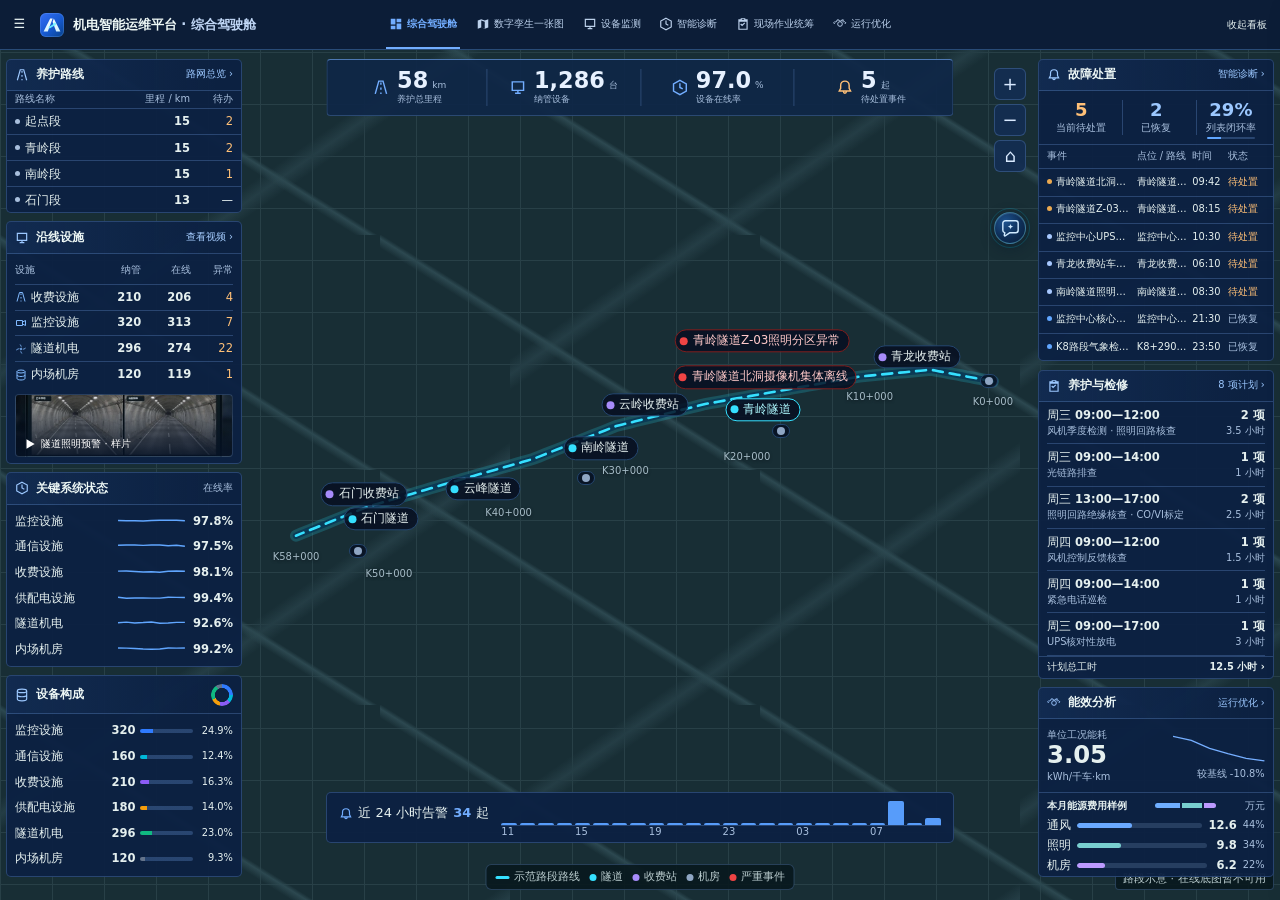
==== commit 23ca0964: "统一机电运维驾驶舱并优化地图交互与桥隧模型加载" ====
--- a/cockpit.html
+++ b/cockpit.html
@@ -4,14 +4,25 @@
   <meta charset="utf-8">
   <meta name="viewport" content="width=device-width, initial-scale=1">
   <meta name="color-scheme" content="light dark">
-  <title>路维智策——公路机电智能运维决策平台 · 三维驾驶舱</title>
-  <link rel="icon" href="data:,">
+  <title>机电智能运维平台 · 桥隧场景</title>
+  <link rel="icon" type="image/svg+xml" href="assets/platform-logo.svg">
   <link rel="stylesheet" href="demo/style.css">
   <link rel="stylesheet" href="demo/cockpit.css">
-  <script>window.CESIUM_BASE_URL = new URL('vendor/cesium/', document.baseURI).href;</script>
+  <script>
+    window.CESIUM_BASE_URL = new URL('vendor/cesium/', document.baseURI).href;
+    if (location.hash === '#/route/qinglan') {
+      const model = document.createElement('link');
+      model.rel = 'preload';
+      model.as = 'fetch';
+      model.crossOrigin = 'anonymous';
+      model.href = 'assets/3d/songlan-engineering.glb';
+      document.head.appendChild(model);
+    }
+  </script>
   <script type="importmap">
     {"imports":{"three":"./vendor/three/build/three.module.js","three/addons/":"./vendor/three/examples/jsm/"}}
   </script>
+  <link rel="modulepreload" href="demo/songlan.js">
 </head>
 <body class="cockpit-host">
   <div id="spatial">
@@ -22,16 +33,10 @@
   </div>
   <div id="app"></div>
   <noscript>请启用 JavaScript 以打开三维原型。</noscript>
-  <script src="vendor/cesium/Cesium.js"></script>
   <script src="demo/data.js"></script>
   <script src="demo/model.js"></script>
-  <script src="demo/map.js"></script>
   <script src="demo/network.js"></script>
   <script src="demo/ui.js"></script>
-  <script src="demo/overview.js"></script>
-  <script src="demo/maintenance.js"></script>
-  <script src="demo/diagnostics.js"></script>
-  <script src="demo/energy.js"></script>
   <script src="demo/spatial.js"></script>
   <script src="demo/cockpit.js"></script>
   <script src="demo/app.js"></script>
--- a/demo/cockpit.css
+++ b/demo/cockpit.css
@@ -1,14 +1,14 @@
 
 .cockpit-host {
   --geo-ink:#e6f1f6;
-  --geo-muted:#a1bbc7;
-  --geo-head:rgba(8,25,37,.94);
-  --geo-glass:rgba(8,29,40,.74);
-  --geo-glass-strong:rgba(12,36,49,.94);
-  --geo-rule:rgba(167,212,232,.20);
-  --geo-hover:rgba(69,225,200,.13);
-  --geo-teal:#71e9d5;
-  --geo-teal-strong:#39d6bc;
+  --geo-muted:#a6bdde;
+  --geo-head:rgba(9,24,49,.94);
+  --geo-glass:rgba(10,31,61,.74);
+  --geo-glass-strong:rgba(15,38,74,.94);
+  --geo-rule:rgba(145,182,240,.20);
+  --geo-hover:rgba(81,149,255,.13);
+  --geo-teal:#8ebcff;
+  --geo-teal-strong:#4b96ff;
   --geo-orange:#ffc077;
   --geo-plan:#b9a2f0;
   --geo-blue:#72abef;
@@ -94,7 +94,7 @@
 .map-label.route-callout em {font-style:normal;color:var(--geo-teal);}
 .map-label.mark-context {border:0;background:none;box-shadow:none;color:#b8cfd4;text-shadow:0 1px 3px #10242f;letter-spacing:.15em;opacity:.77;}
 .map-label.mark-context::after {display:none;}
-.scene-message {position:absolute;top:45%;left:50%;transform:translateX(-50%);padding:12px;color:#fff;background:#142b31;border-radius:6px;}
+.scene-message {position:absolute;top:45%;left:50%;transform:translateX(-50%);padding:12px;color:#fff;background:#102746;border-radius:6px;}
 .pilot-tag {
   display:flex;align-items:center;gap:6px;
   padding:4px 9px;box-shadow:0 2px 8px #061d276b;
@@ -320,7 +320,7 @@
 .site-heading {padding-top:9px;padding-bottom:9px;}
 .site-heading h2 {font-size:var(--section-size);}
 .site-assets {padding:2px var(--panel-pad);}
-.site-assets > div {display:grid;grid-template-columns:1fr auto;min-height:37px;align-content:center;gap:4px 8px;border-bottom:1px solid var(--geo-rule);}
+.site-assets > button {display:grid;grid-template-columns:1fr auto;min-height:37px;align-content:center;gap:4px 8px;border-bottom:1px solid var(--geo-rule);}
 .site-assets span {display:flex;align-items:center;gap:7px;}
 .site-assets svg {color:var(--geo-teal);}
 .pilot-devices {
@@ -356,7 +356,7 @@
   grid-column:1/-1;height:3px;border-radius:4px;
   background:linear-gradient(90deg,var(--geo-blue),var(--geo-teal-strong) var(--percent),var(--geo-rule) var(--percent));
 }
-.site-assets > div:last-child {border-bottom:0;}
+.site-assets > button:last-child {border-bottom:0;}
 .alert-info {display:grid;gap:4px;padding:8px var(--panel-pad) 10px;}
 .alert-info > strong {font-size:var(--section-size);}
 .alert-info > span {color:var(--geo-muted);}
@@ -384,7 +384,7 @@
   color:#a2e6d3; background:#0d1f2c; border:1px solid #315355;border-radius:5px;padding:6px 10px;margin:12px 15px 0;text-align:left;
 }
 .return-network:hover {color:#fff;}
-.cockpit-host[data-shell="legacy"] {background:var(--paper);}
+
 .map-label[hidden] {display:none;}
 
 @media (min-width:801px) {
@@ -460,3 +460,10 @@
   .chainage>div::before {top:9px;}
   .route-scroll {max-height:205px;}
 }
+
+.scene-message,.terrain-status {z-index:2;max-width:80%;text-align:center;}
+.terrain-status {position:absolute;left:50%;top:42%;transform:translateX(-50%);padding:6px 10px;border-radius:5px;background:#102746e8;color:#d9e7fa;font:12px/1.4 system-ui,sans-serif;}
+.scene-retry {border:1px solid #5898ef;border-radius:4px;padding:3px 8px;background:#214878;color:#fff;cursor:pointer;}
+
+.site-assets > button {width:100%;text-align:left;border:0;border-bottom:1px solid var(--geo-rule);background:transparent;color:inherit;font:inherit;cursor:pointer;}
+.site-assets > button:hover,.site-assets > button:focus-visible {background:var(--geo-hover);}
